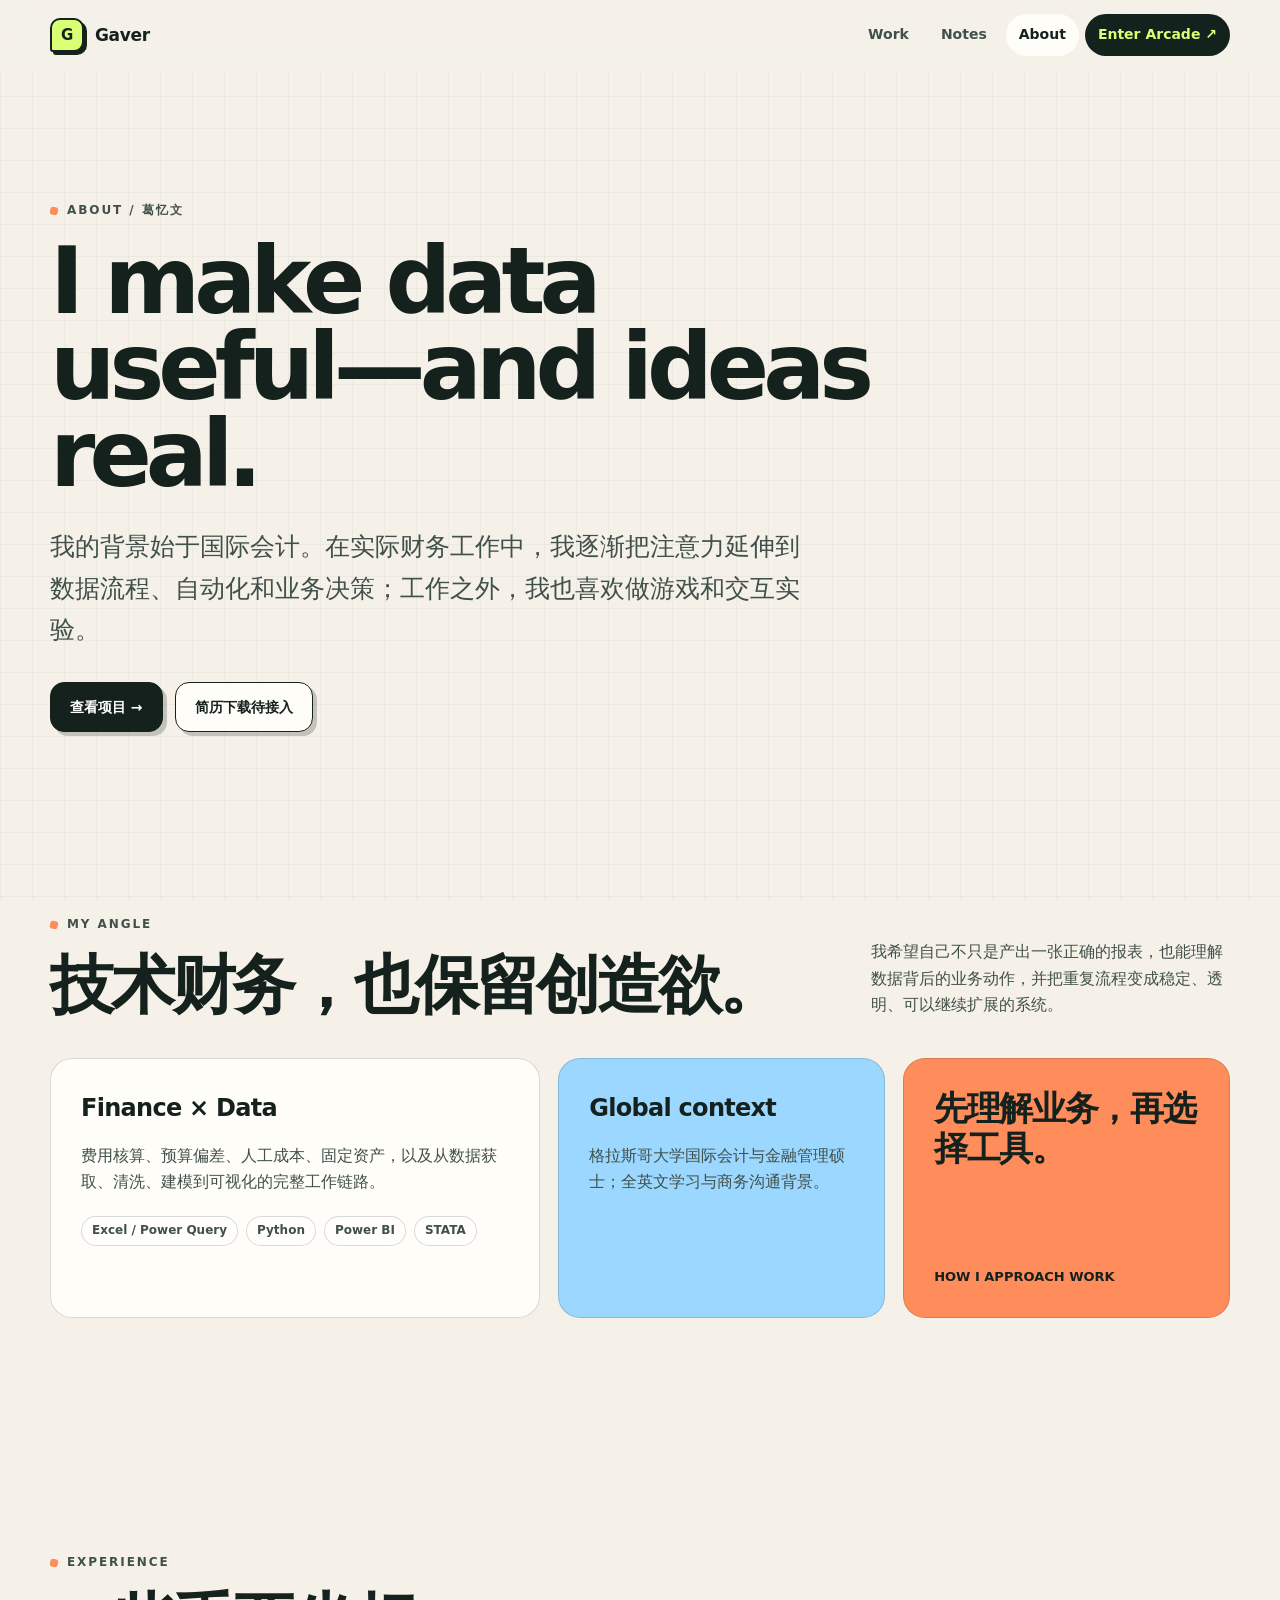
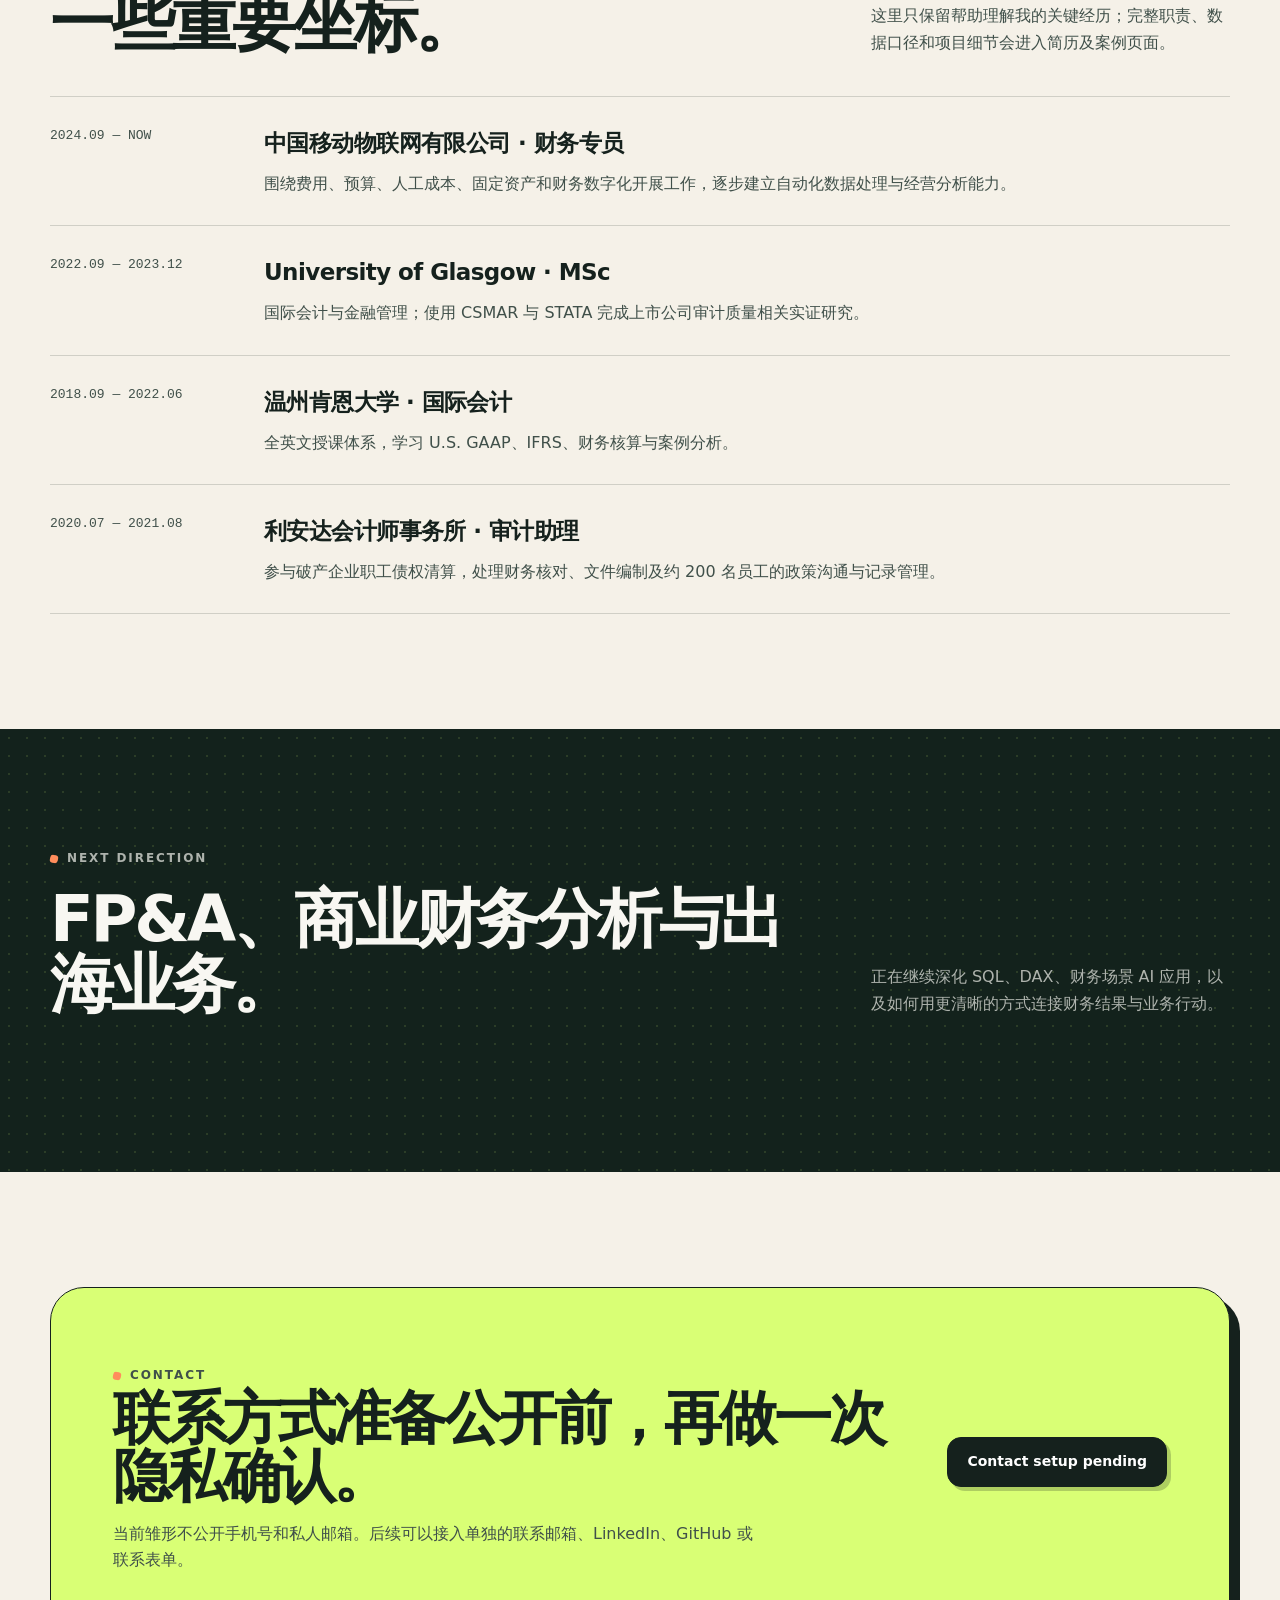
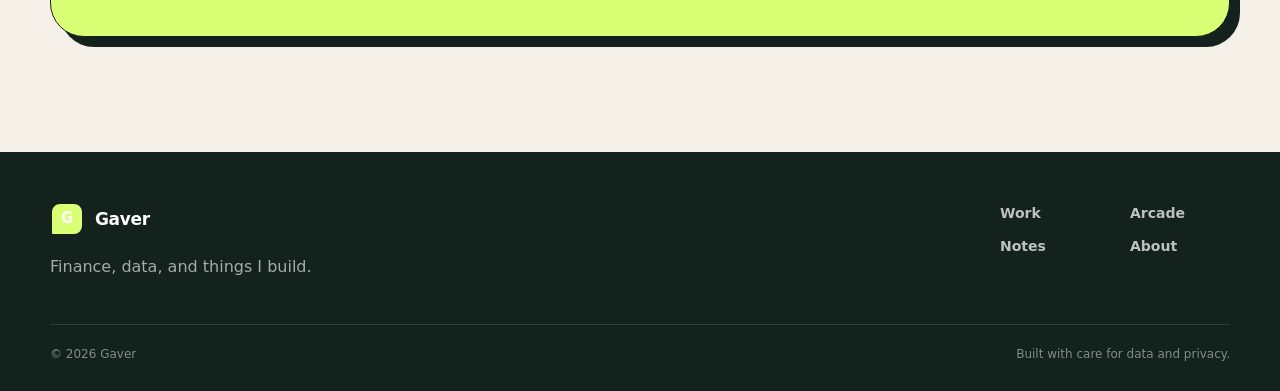
==== about/index.html @ f8a3fe88 "Build Gaver personal site foundation" ====
<!doctype html>
<html lang="zh-CN">
  <head>
    <meta charset="utf-8">
    <meta name="viewport" content="width=device-width, initial-scale=1">
    <meta name="description" content="关于 Gaver / 葛忆文：技术财务、数据分析、国际化背景与数字创作。">
    <meta name="theme-color" content="#f5f1e8">
    <title>About — Gaver</title>
    <link rel="stylesheet" href="../assets/css/styles.css">
    <script src="../assets/js/main.js" defer></script>
  </head>
  <body>
    <a class="skip-link" href="#main">跳到主要内容</a>
    <header class="site-header">
      <div class="shell nav-wrap">
        <a class="brand" href="../" aria-label="Gaver 首页"><span class="brand-mark" aria-hidden="true">G</span><span>Gaver</span></a>
        <button class="menu-toggle" type="button" aria-label="打开导航" aria-expanded="false"><span></span></button>
        <nav aria-label="主要导航">
          <ul class="nav-links">
            <li><a class="nav-link" href="../work/">Work</a></li>
            <li><a class="nav-link" href="../notes/">Notes</a></li>
            <li><a class="nav-link" href="./" aria-current="page">About</a></li>
            <li><a class="nav-link arcade-link" href="../arcade/">Enter Arcade ↗</a></li>
          </ul>
        </nav>
      </div>
    </header>

    <main id="main">
      <section class="page-hero">
        <div class="shell">
          <p class="eyebrow">About / 葛忆文</p>
          <h1>I make data<br>useful—and ideas real.</h1>
          <p class="lead">
            我的背景始于国际会计。在实际财务工作中，我逐渐把注意力延伸到数据流程、自动化和业务决策；工作之外，我也喜欢做游戏和交互实验。
          </p>
          <div class="hero-actions">
            <a class="button" href="../work/">查看项目 →</a>
            <span class="button secondary" aria-disabled="true">简历下载待接入</span>
          </div>
        </div>
      </section>

      <section class="section" aria-labelledby="story-title">
        <div class="shell">
          <div class="section-head">
            <div>
              <p class="section-kicker">My angle</p>
              <h2 id="story-title">技术财务，也保留创造欲。</h2>
            </div>
            <p class="section-copy">
              我希望自己不只是产出一张正确的报表，也能理解数据背后的业务动作，并把重复流程变成稳定、透明、可以继续扩展的系统。
            </p>
          </div>

          <div class="bento-grid">
            <article class="bento-card reveal">
              <h3>Finance × Data</h3>
              <p>费用核算、预算偏差、人工成本、固定资产，以及从数据获取、清洗、建模到可视化的完整工作链路。</p>
              <div class="tag-list">
                <span class="tag">Excel / Power Query</span><span class="tag">Python</span><span class="tag">Power BI</span><span class="tag">STATA</span>
              </div>
            </article>
            <article class="bento-card now-card reveal">
              <h3>Global context</h3>
              <p>格拉斯哥大学国际会计与金融管理硕士；全英文学习与商务沟通背景。</p>
            </article>
            <article class="bento-card quote-card reveal">
              <blockquote>先理解业务，再选择工具。</blockquote>
              <cite>How I approach work</cite>
            </article>
          </div>
        </div>
      </section>

      <section class="section" aria-labelledby="timeline-title">
        <div class="shell">
          <div class="section-head">
            <div>
              <p class="section-kicker">Experience</p>
              <h2 id="timeline-title">一些重要坐标。</h2>
            </div>
            <p class="section-copy">这里只保留帮助理解我的关键经历；完整职责、数据口径和项目细节会进入简历及案例页面。</p>
          </div>

          <div class="timeline">
            <article class="timeline-item reveal">
              <div class="timeline-time">2024.09 — NOW</div>
              <div>
                <h3>中国移动物联网有限公司 · 财务专员</h3>
                <p>围绕费用、预算、人工成本、固定资产和财务数字化开展工作，逐步建立自动化数据处理与经营分析能力。</p>
              </div>
            </article>
            <article class="timeline-item reveal">
              <div class="timeline-time">2022.09 — 2023.12</div>
              <div>
                <h3>University of Glasgow · MSc</h3>
                <p>国际会计与金融管理；使用 CSMAR 与 STATA 完成上市公司审计质量相关实证研究。</p>
              </div>
            </article>
            <article class="timeline-item reveal">
              <div class="timeline-time">2018.09 — 2022.06</div>
              <div>
                <h3>温州肯恩大学 · 国际会计</h3>
                <p>全英文授课体系，学习 U.S. GAAP、IFRS、财务核算与案例分析。</p>
              </div>
            </article>
            <article class="timeline-item reveal">
              <div class="timeline-time">2020.07 — 2021.08</div>
              <div>
                <h3>利安达会计师事务所 · 审计助理</h3>
                <p>参与破产企业职工债权清算，处理财务核对、文件编制及约 200 名员工的政策沟通与记录管理。</p>
              </div>
            </article>
          </div>
        </div>
      </section>

      <section class="section dark" aria-labelledby="direction-title">
        <div class="shell">
          <div class="section-head">
            <div>
              <p class="section-kicker">Next direction</p>
              <h2 id="direction-title">FP&amp;A、商业财务分析与出海业务。</h2>
            </div>
            <p class="section-copy">正在继续深化 SQL、DAX、财务场景 AI 应用，以及如何用更清晰的方式连接财务结果与业务行动。</p>
          </div>
        </div>
      </section>

      <section class="section">
        <div class="shell">
          <div class="cta-panel reveal">
            <div>
              <p class="section-kicker">Contact</p>
              <h2>联系方式准备公开前，再做一次隐私确认。</h2>
              <p>当前雏形不公开手机号和私人邮箱。后续可以接入单独的联系邮箱、LinkedIn、GitHub 或联系表单。</p>
            </div>
            <span class="button" aria-disabled="true">Contact setup pending</span>
          </div>
        </div>
      </section>
    </main>

    <footer class="site-footer">
      <div class="shell">
        <div class="footer-grid">
          <div>
            <a class="brand" href="../"><span class="brand-mark" aria-hidden="true">G</span><span>Gaver</span></a>
            <p class="footer-statement">Finance, data, and things I build.</p>
          </div>
          <nav class="footer-nav" aria-label="页脚导航">
            <a href="../work/">Work</a><a href="../arcade/">Arcade</a><a href="../notes/">Notes</a><a href="./">About</a>
          </nav>
        </div>
        <div class="footer-bottom"><span>© <span data-current-year></span> Gaver</span><span>Built with care for data and privacy.</span></div>
      </div>
    </footer>
  </body>
</html>
---- assets/css/styles.css ----
:root {
  --ink: #15211d;
  --ink-soft: #40504a;
  --paper: #f5f1e8;
  --paper-strong: #fffdf8;
  --line: rgba(21, 33, 29, 0.16);
  --mint: #baf7d0;
  --lime: #d9ff75;
  --blue: #9bd7ff;
  --orange: #ff8d5c;
  --purple: #c6b8ff;
  --dark: #13221c;
  --dark-soft: #21372e;
  --radius-sm: 12px;
  --radius-md: 22px;
  --radius-lg: 34px;
  --shadow: 0 18px 50px rgba(21, 33, 29, 0.1);
  --max-width: 1180px;
}

* {
  box-sizing: border-box;
}

html {
  scroll-behavior: smooth;
}

body {
  margin: 0;
  background: var(--paper);
  color: var(--ink);
  font-family: Inter, ui-sans-serif, system-ui, -apple-system, BlinkMacSystemFont, "Segoe UI", sans-serif;
  font-size: 16px;
  line-height: 1.65;
  text-rendering: optimizeLegibility;
}

body::before {
  position: fixed;
  inset: 0;
  z-index: -2;
  background-image:
    linear-gradient(rgba(21, 33, 29, 0.035) 1px, transparent 1px),
    linear-gradient(90deg, rgba(21, 33, 29, 0.035) 1px, transparent 1px);
  background-size: 32px 32px;
  content: "";
  pointer-events: none;
}

img,
svg {
  display: block;
  max-width: 100%;
}

a {
  color: inherit;
  text-decoration: none;
}

button,
input,
textarea {
  font: inherit;
}

button,
a {
  -webkit-tap-highlight-color: transparent;
}

:focus-visible {
  outline: 3px solid var(--orange);
  outline-offset: 4px;
}

.skip-link {
  position: fixed;
  top: 12px;
  left: 12px;
  z-index: 100;
  padding: 10px 14px;
  transform: translateY(-160%);
  border-radius: 10px;
  background: var(--dark);
  color: #fff;
}

.skip-link:focus {
  transform: translateY(0);
}

.shell {
  width: min(calc(100% - 40px), var(--max-width));
  margin: 0 auto;
}

.site-header {
  position: sticky;
  top: 0;
  z-index: 50;
  padding: 14px 0;
  background: rgba(245, 241, 232, 0.82);
  border-bottom: 1px solid transparent;
  backdrop-filter: blur(18px);
  transition: border-color 180ms ease, box-shadow 180ms ease;
}

.site-header.is-scrolled {
  border-color: var(--line);
  box-shadow: 0 8px 24px rgba(21, 33, 29, 0.06);
}

.nav-wrap {
  display: flex;
  align-items: center;
  justify-content: space-between;
  gap: 24px;
}

.brand {
  display: inline-flex;
  align-items: center;
  gap: 11px;
  font-size: 17px;
  font-weight: 800;
  letter-spacing: -0.02em;
}

.brand-mark {
  display: grid;
  width: 34px;
  height: 34px;
  place-items: center;
  border: 2px solid var(--ink);
  border-radius: 10px 10px 10px 3px;
  background: var(--lime);
  box-shadow: 3px 3px 0 var(--ink);
  font-size: 15px;
  line-height: 1;
}

.nav-links {
  display: flex;
  align-items: center;
  gap: 6px;
  margin: 0;
  padding: 0;
  list-style: none;
}

.nav-link {
  display: inline-flex;
  align-items: center;
  min-height: 42px;
  padding: 8px 13px;
  border-radius: 999px;
  color: var(--ink-soft);
  font-size: 14px;
  font-weight: 700;
  transition: color 160ms ease, background 160ms ease;
}

.nav-link:hover,
.nav-link[aria-current="page"] {
  background: var(--paper-strong);
  color: var(--ink);
}

.nav-link.arcade-link {
  background: var(--dark);
  color: var(--lime);
}

.nav-link.arcade-link:hover,
.nav-link.arcade-link[aria-current="page"] {
  background: var(--orange);
  color: var(--ink);
}

.menu-toggle {
  display: none;
  width: 44px;
  height: 44px;
  padding: 0;
  border: 1px solid var(--line);
  border-radius: 13px;
  background: var(--paper-strong);
  color: var(--ink);
  cursor: pointer;
}

.menu-toggle span,
.menu-toggle::before,
.menu-toggle::after {
  display: block;
  width: 18px;
  height: 2px;
  margin: 4px auto;
  border-radius: 999px;
  background: currentColor;
  content: "";
}

main {
  min-height: 70vh;
}

.hero {
  position: relative;
  overflow: hidden;
  padding: clamp(72px, 10vw, 132px) 0 70px;
}

.hero::after {
  position: absolute;
  top: 42px;
  right: max(-120px, calc((100vw - var(--max-width)) / 2 - 170px));
  z-index: -1;
  width: 430px;
  height: 430px;
  border: 1px solid rgba(21, 33, 29, 0.12);
  border-radius: 42% 58% 50% 50%;
  background: rgba(186, 247, 208, 0.55);
  filter: blur(1px);
  content: "";
  transform: rotate(18deg);
}

.hero-grid {
  display: grid;
  grid-template-columns: minmax(0, 1.35fr) minmax(300px, 0.65fr);
  align-items: end;
  gap: clamp(36px, 7vw, 90px);
}

.eyebrow,
.section-kicker {
  display: inline-flex;
  align-items: center;
  gap: 9px;
  margin: 0 0 18px;
  color: var(--ink-soft);
  font-size: 12px;
  font-weight: 800;
  letter-spacing: 0.16em;
  text-transform: uppercase;
}

.eyebrow::before,
.section-kicker::before {
  width: 8px;
  height: 8px;
  border-radius: 3px;
  background: var(--orange);
  content: "";
  transform: rotate(12deg);
}

.hero h1,
.page-hero h1,
.project-hero h1 {
  max-width: 890px;
  margin: 0;
  font-size: clamp(48px, 7.6vw, 98px);
  line-height: 0.94;
  letter-spacing: -0.065em;
}

.hero h1 .highlight {
  position: relative;
  display: inline-block;
  color: var(--ink);
  white-space: nowrap;
}

.hero h1 .highlight::after {
  position: absolute;
  right: 0;
  bottom: 0.03em;
  left: 0;
  z-index: -1;
  height: 0.27em;
  border-radius: 999px;
  background: var(--lime);
  content: "";
  transform: rotate(-1deg);
}

.hero-intro {
  max-width: 620px;
  margin: 28px 0 0;
  color: var(--ink-soft);
  font-size: clamp(18px, 2vw, 22px);
}

.hero-actions,
.card-actions,
.cta-actions {
  display: flex;
  flex-wrap: wrap;
  gap: 12px;
  margin-top: 32px;
}

.button {
  display: inline-flex;
  align-items: center;
  justify-content: center;
  gap: 10px;
  min-height: 50px;
  padding: 12px 19px;
  border: 1px solid var(--ink);
  border-radius: 14px;
  background: var(--ink);
  box-shadow: 4px 4px 0 rgba(21, 33, 29, 0.22);
  color: #fff;
  font-size: 14px;
  font-weight: 800;
  cursor: pointer;
  transition: transform 160ms ease, box-shadow 160ms ease, background 160ms ease;
}

.button:hover {
  box-shadow: 2px 2px 0 rgba(21, 33, 29, 0.22);
  transform: translate(2px, 2px);
}

.button.secondary {
  background: var(--paper-strong);
  color: var(--ink);
}

.button.lime {
  background: var(--lime);
  color: var(--ink);
}

.button.small {
  min-height: 42px;
  padding: 9px 14px;
  border-radius: 11px;
}

.arrow {
  font-size: 1.1em;
  transition: transform 160ms ease;
}

a:hover .arrow {
  transform: translateX(4px);
}

.hero-side {
  position: relative;
  padding: 24px;
  border: 1px solid var(--ink);
  border-radius: var(--radius-md);
  background: var(--paper-strong);
  box-shadow: 9px 9px 0 var(--ink);
}

.status-row {
  display: flex;
  align-items: center;
  justify-content: space-between;
  gap: 16px;
  margin-bottom: 38px;
}

.status-dot {
  display: inline-flex;
  align-items: center;
  gap: 8px;
  font-size: 12px;
  font-weight: 800;
  letter-spacing: 0.08em;
  text-transform: uppercase;
}

.status-dot::before {
  width: 9px;
  height: 9px;
  border-radius: 50%;
  background: #32c46a;
  box-shadow: 0 0 0 5px rgba(50, 196, 106, 0.14);
  content: "";
}

.hero-note {
  margin: 0;
  font-family: ui-monospace, SFMono-Regular, Menlo, Monaco, Consolas, monospace;
  font-size: 14px;
  line-height: 1.8;
}

.hero-note strong {
  display: block;
  margin-bottom: 5px;
  font-family: Inter, ui-sans-serif, system-ui, sans-serif;
  font-size: 21px;
  letter-spacing: -0.025em;
}

.mini-tags,
.tag-list {
  display: flex;
  flex-wrap: wrap;
  gap: 8px;
  margin-top: 20px;
}

.tag {
  display: inline-flex;
  align-items: center;
  min-height: 30px;
  padding: 4px 10px;
  border: 1px solid var(--line);
  border-radius: 999px;
  background: rgba(255, 255, 255, 0.5);
  color: var(--ink-soft);
  font-size: 12px;
  font-weight: 700;
}

.impact-strip {
  padding: 26px 0 68px;
}

.metric-grid {
  display: grid;
  grid-template-columns: repeat(3, 1fr);
  overflow: hidden;
  border: 1px solid var(--ink);
  border-radius: var(--radius-md);
  background: var(--ink);
}

.metric {
  min-height: 176px;
  padding: 28px;
  background: var(--paper-strong);
}

.metric + .metric {
  border-left: 1px solid var(--ink);
}

.metric:nth-child(2) {
  background: var(--blue);
}

.metric:nth-child(3) {
  background: var(--lime);
}

.metric-value {
  display: block;
  font-size: clamp(42px, 6vw, 68px);
  font-weight: 850;
  line-height: 1;
  letter-spacing: -0.06em;
}

.metric-label {
  display: block;
  max-width: 230px;
  margin-top: 14px;
  color: var(--ink-soft);
  font-size: 14px;
  font-weight: 700;
}

.section {
  padding: clamp(72px, 9vw, 120px) 0;
}

.section.dark {
  position: relative;
  overflow: hidden;
  background: var(--dark);
  color: #f8f7f2;
}

.section.dark::before {
  position: absolute;
  inset: 0;
  background-image: radial-gradient(rgba(217, 255, 117, 0.12) 1px, transparent 1px);
  background-size: 18px 18px;
  content: "";
  pointer-events: none;
}

.section.dark .shell {
  position: relative;
}

.section.dark .section-kicker,
.section.dark .section-copy,
.section.dark .muted {
  color: rgba(248, 247, 242, 0.68);
}

.section-head {
  display: grid;
  grid-template-columns: minmax(0, 1fr) minmax(260px, 0.46fr);
  align-items: end;
  gap: 40px;
  margin-bottom: 40px;
}

.section-head h2 {
  max-width: 760px;
  margin: 0;
  font-size: clamp(36px, 5vw, 64px);
  line-height: 1.02;
  letter-spacing: -0.05em;
}

.section-copy {
  margin: 0;
  color: var(--ink-soft);
}

.project-grid {
  display: grid;
  grid-template-columns: repeat(12, 1fr);
  gap: 18px;
}

.project-card {
  position: relative;
  display: flex;
  grid-column: span 6;
  min-height: 410px;
  overflow: hidden;
  flex-direction: column;
  justify-content: space-between;
  padding: clamp(24px, 4vw, 38px);
  border: 1px solid var(--ink);
  border-radius: var(--radius-md);
  background: var(--paper-strong);
  box-shadow: 0 0 0 rgba(21, 33, 29, 0);
  transition: transform 180ms ease, box-shadow 180ms ease;
}

.project-card:hover {
  box-shadow: 8px 8px 0 var(--ink);
  transform: translate(-4px, -4px);
}

.project-card.featured {
  grid-column: span 7;
  min-height: 480px;
  background: var(--mint);
}

.project-card.arcade-card {
  grid-column: span 5;
  min-height: 480px;
  background: var(--dark-soft);
  color: #fff;
}

.project-card:nth-child(3) {
  background: var(--purple);
}

.project-topline {
  display: flex;
  align-items: center;
  justify-content: space-between;
  gap: 16px;
}

.project-index,
.project-status {
  font-family: ui-monospace, SFMono-Regular, Menlo, Monaco, Consolas, monospace;
  font-size: 12px;
  font-weight: 700;
  letter-spacing: 0.06em;
  text-transform: uppercase;
}

.project-status {
  padding: 5px 9px;
  border: 1px solid currentColor;
  border-radius: 999px;
}

.project-card h3 {
  max-width: 500px;
  margin: 20px 0 12px;
  font-size: clamp(29px, 4vw, 46px);
  line-height: 1.02;
  letter-spacing: -0.045em;
}

.project-card p {
  max-width: 540px;
  margin: 0;
  color: var(--ink-soft);
}

.project-card.arcade-card p {
  color: rgba(255, 255, 255, 0.68);
}

.project-link {
  display: inline-flex;
  align-items: center;
  align-self: flex-start;
  gap: 9px;
  margin-top: 36px;
  padding-bottom: 4px;
  border-bottom: 2px solid currentColor;
  font-weight: 800;
}

.arcade-pixel {
  position: absolute;
  right: 34px;
  bottom: 32px;
  display: grid;
  grid-template-columns: repeat(4, 11px);
  gap: 4px;
  transform: rotate(-6deg);
}

.arcade-pixel span {
  width: 11px;
  height: 11px;
  background: var(--lime);
}

.arcade-pixel span:nth-child(3n) {
  background: var(--orange);
}

.bento-grid {
  display: grid;
  grid-template-columns: 1.2fr 0.8fr 0.8fr;
  gap: 18px;
}

.bento-card {
  min-height: 260px;
  padding: 30px;
  border: 1px solid var(--line);
  border-radius: var(--radius-md);
  background: var(--paper-strong);
}

.bento-card h3 {
  margin: 0 0 14px;
  font-size: 24px;
  letter-spacing: -0.03em;
}

.bento-card p {
  margin: 0;
  color: var(--ink-soft);
}

.bento-card.now-card {
  background: var(--blue);
}

.bento-card.quote-card {
  display: flex;
  flex-direction: column;
  justify-content: space-between;
  background: var(--orange);
}

.quote-card blockquote {
  margin: 0;
  font-size: clamp(24px, 3vw, 34px);
  font-weight: 750;
  line-height: 1.15;
  letter-spacing: -0.04em;
}

.quote-card cite {
  font-size: 13px;
  font-style: normal;
  font-weight: 800;
  text-transform: uppercase;
}

.page-hero {
  padding: clamp(76px, 10vw, 126px) 0 64px;
}

.page-hero h1 {
  font-size: clamp(54px, 8vw, 92px);
}

.page-hero .lead,
.project-hero .lead {
  max-width: 760px;
  margin: 28px 0 0;
  color: var(--ink-soft);
  font-size: clamp(19px, 2.3vw, 25px);
}

.page-meta {
  display: flex;
  flex-wrap: wrap;
  gap: 10px;
  margin-top: 28px;
}

.filter-bar {
  display: flex;
  flex-wrap: wrap;
  gap: 9px;
  margin-bottom: 30px;
}

.filter-button {
  min-height: 42px;
  padding: 8px 14px;
  border: 1px solid var(--line);
  border-radius: 999px;
  background: var(--paper-strong);
  color: var(--ink-soft);
  font-size: 13px;
  font-weight: 800;
  cursor: pointer;
}

.filter-button:hover,
.filter-button.is-active {
  border-color: var(--ink);
  background: var(--ink);
  color: #fff;
}

.work-list {
  display: grid;
  grid-template-columns: repeat(2, minmax(0, 1fr));
  gap: 18px;
}

.work-card {
  display: flex;
  min-height: 330px;
  flex-direction: column;
  padding: 28px;
  border: 1px solid var(--line);
  border-radius: var(--radius-md);
  background: var(--paper-strong);
  transition: border-color 160ms ease, transform 160ms ease;
}

.work-card:hover {
  border-color: var(--ink);
  transform: translateY(-4px);
}

.work-card[hidden] {
  display: none;
}

.work-card h2 {
  margin: 24px 0 12px;
  font-size: clamp(27px, 3vw, 38px);
  line-height: 1.08;
  letter-spacing: -0.04em;
}

.work-card p {
  margin: 0;
  color: var(--ink-soft);
}

.work-card .project-link {
  margin-top: auto;
  padding-top: 32px;
}

.work-card.coming-soon {
  border-style: dashed;
  background: rgba(255, 253, 248, 0.55);
}

.note-grid {
  display: grid;
  grid-template-columns: repeat(3, minmax(0, 1fr));
  gap: 18px;
}

.note-card {
  display: flex;
  min-height: 290px;
  flex-direction: column;
  padding: 25px;
  border: 1px solid var(--line);
  border-radius: var(--radius-md);
  background: var(--paper-strong);
}

.note-card:nth-child(2) {
  background: var(--blue);
}

.note-card:nth-child(3) {
  background: var(--mint);
}

.note-date {
  font-family: ui-monospace, SFMono-Regular, Menlo, Monaco, Consolas, monospace;
  color: var(--ink-soft);
  font-size: 12px;
}

.note-card h2,
.note-card h3 {
  margin: 24px 0 12px;
  font-size: 25px;
  line-height: 1.15;
  letter-spacing: -0.03em;
}

.note-card p {
  margin: 0;
  color: var(--ink-soft);
}

.note-card .project-link {
  margin-top: auto;
  padding-top: 24px;
}

.timeline {
  display: grid;
  gap: 0;
  margin-top: 20px;
  border-top: 1px solid var(--line);
}

.timeline-item {
  display: grid;
  grid-template-columns: 180px minmax(0, 1fr);
  gap: 34px;
  padding: 28px 0;
  border-bottom: 1px solid var(--line);
}

.timeline-time {
  color: var(--ink-soft);
  font-family: ui-monospace, SFMono-Regular, Menlo, Monaco, Consolas, monospace;
  font-size: 13px;
}

.timeline-item h3 {
  margin: 0;
  font-size: 23px;
  letter-spacing: -0.025em;
}

.timeline-item p {
  max-width: 760px;
  margin: 8px 0 0;
  color: var(--ink-soft);
}

.arcade-hero {
  position: relative;
  overflow: hidden;
  padding: clamp(80px, 11vw, 140px) 0 80px;
  background: var(--dark);
  color: #fff;
}

.arcade-hero::before {
  position: absolute;
  inset: 0;
  background-image:
    linear-gradient(rgba(217, 255, 117, 0.08) 1px, transparent 1px),
    linear-gradient(90deg, rgba(217, 255, 117, 0.08) 1px, transparent 1px);
  background-size: 38px 38px;
  content: "";
  mask-image: linear-gradient(to bottom, black, transparent 90%);
}

.arcade-hero .shell {
  position: relative;
}

.arcade-hero h1 {
  margin: 0;
  color: var(--lime);
  font-family: ui-monospace, SFMono-Regular, Menlo, Monaco, Consolas, monospace;
  font-size: clamp(49px, 10vw, 122px);
  line-height: 0.9;
  letter-spacing: -0.08em;
  text-shadow: 7px 7px 0 rgba(255, 141, 92, 0.75);
}

.arcade-hero .lead {
  max-width: 720px;
  margin: 34px 0 0;
  color: rgba(255, 255, 255, 0.72);
  font-size: 20px;
}

.arcade-window {
  position: relative;
  min-height: 420px;
  overflow: hidden;
  padding: 22px;
  border: 2px solid var(--ink);
  border-radius: var(--radius-md);
  background: #1c2d26;
  box-shadow: 10px 10px 0 var(--ink);
  color: #fff;
}

.window-bar {
  display: flex;
  align-items: center;
  gap: 7px;
  padding-bottom: 17px;
  border-bottom: 1px solid rgba(255, 255, 255, 0.16);
}

.window-bar span {
  width: 10px;
  height: 10px;
  border-radius: 50%;
  background: var(--orange);
}

.window-bar span:nth-child(2) {
  background: var(--lime);
}

.window-bar span:nth-child(3) {
  background: var(--blue);
}

.window-content {
  display: grid;
  min-height: 340px;
  place-items: center;
  padding: 40px;
  text-align: center;
}

.window-content h2 {
  margin: 0 0 12px;
  color: var(--lime);
  font-size: clamp(34px, 5vw, 62px);
  letter-spacing: -0.05em;
}

.window-content p {
  max-width: 560px;
  margin: 0 auto;
  color: rgba(255, 255, 255, 0.68);
}

.project-hero {
  padding: clamp(70px, 9vw, 116px) 0 52px;
}

.project-hero h1 {
  font-size: clamp(48px, 7vw, 84px);
}

.project-facts {
  display: grid;
  grid-template-columns: repeat(4, 1fr);
  margin-top: 50px;
  border: 1px solid var(--line);
  border-radius: var(--radius-md);
  background: var(--paper-strong);
}

.project-fact {
  min-height: 130px;
  padding: 22px;
}

.project-fact + .project-fact {
  border-left: 1px solid var(--line);
}

.project-fact span {
  display: block;
  color: var(--ink-soft);
  font-size: 12px;
  font-weight: 800;
  letter-spacing: 0.1em;
  text-transform: uppercase;
}

.project-fact strong {
  display: block;
  margin-top: 12px;
  font-size: 20px;
  line-height: 1.25;
}

.case-layout {
  display: grid;
  grid-template-columns: 250px minmax(0, 1fr);
  gap: clamp(40px, 8vw, 100px);
}

.case-nav {
  position: sticky;
  top: 92px;
  align-self: start;
}

.case-nav p {
  margin: 0 0 14px;
  color: var(--ink-soft);
  font-size: 12px;
  font-weight: 800;
  letter-spacing: 0.1em;
  text-transform: uppercase;
}

.case-nav a {
  display: block;
  padding: 8px 0;
  color: var(--ink-soft);
  font-size: 14px;
  font-weight: 700;
}

.case-nav a:hover {
  color: var(--ink);
}

.case-content {
  min-width: 0;
}

.case-block {
  padding: 0 0 70px;
}

.case-block + .case-block {
  padding-top: 70px;
  border-top: 1px solid var(--line);
}

.case-block h2 {
  margin: 0 0 22px;
  font-size: clamp(32px, 4vw, 50px);
  line-height: 1.05;
  letter-spacing: -0.045em;
}

.case-block h3 {
  margin: 30px 0 10px;
  font-size: 22px;
}

.case-block p,
.case-block li {
  color: var(--ink-soft);
  font-size: 17px;
}

.case-block ul {
  padding-left: 20px;
}

.flow {
  display: grid;
  grid-template-columns: repeat(4, 1fr);
  gap: 9px;
  margin-top: 30px;
}

.flow-step {
  position: relative;
  min-height: 140px;
  padding: 18px;
  border: 1px solid var(--line);
  border-radius: var(--radius-sm);
  background: var(--paper-strong);
}

.flow-step:not(:last-child)::after {
  position: absolute;
  top: 50%;
  right: -10px;
  z-index: 2;
  display: grid;
  width: 20px;
  height: 20px;
  place-items: center;
  border-radius: 50%;
  background: var(--ink);
  color: #fff;
  content: "→";
  font-size: 11px;
  transform: translateY(-50%);
}

.flow-step span {
  color: var(--ink-soft);
  font-family: ui-monospace, SFMono-Regular, Menlo, Monaco, Consolas, monospace;
  font-size: 11px;
}

.flow-step strong {
  display: block;
  margin-top: 20px;
  line-height: 1.3;
}

.privacy-note {
  margin-top: 28px;
  padding: 20px;
  border-left: 4px solid var(--orange);
  border-radius: 0 var(--radius-sm) var(--radius-sm) 0;
  background: rgba(255, 141, 92, 0.1);
}

.cta-panel {
  display: grid;
  grid-template-columns: minmax(0, 1fr) auto;
  align-items: center;
  gap: 40px;
  padding: clamp(30px, 6vw, 62px);
  border: 1px solid var(--ink);
  border-radius: var(--radius-lg);
  background: var(--lime);
  box-shadow: 10px 10px 0 var(--ink);
}

.cta-panel h2 {
  margin: 0;
  font-size: clamp(34px, 5vw, 58px);
  line-height: 1;
  letter-spacing: -0.05em;
}

.cta-panel p {
  max-width: 650px;
  margin: 16px 0 0;
  color: var(--ink-soft);
}

.site-footer {
  padding: 50px 0 26px;
  background: var(--dark);
  color: #fff;
}

.footer-grid {
  display: grid;
  grid-template-columns: 1fr auto;
  align-items: start;
  gap: 40px;
}

.footer-statement {
  max-width: 600px;
  margin: 18px 0 0;
  color: rgba(255, 255, 255, 0.62);
}

.footer-nav {
  display: grid;
  grid-template-columns: repeat(2, minmax(100px, 1fr));
  gap: 10px 30px;
}

.footer-nav a {
  color: rgba(255, 255, 255, 0.72);
  font-size: 14px;
  font-weight: 700;
}

.footer-nav a:hover {
  color: var(--lime);
}

.footer-bottom {
  display: flex;
  align-items: center;
  justify-content: space-between;
  gap: 24px;
  margin-top: 44px;
  padding-top: 20px;
  border-top: 1px solid rgba(255, 255, 255, 0.12);
  color: rgba(255, 255, 255, 0.48);
  font-size: 12px;
}

.reveal {
  opacity: 0;
  transform: translateY(18px);
  transition: opacity 520ms ease, transform 520ms ease;
}

.reveal.is-visible {
  opacity: 1;
  transform: translateY(0);
}

.muted {
  color: var(--ink-soft);
}

.sr-only {
  position: absolute;
  width: 1px;
  height: 1px;
  overflow: hidden;
  padding: 0;
  border: 0;
  margin: -1px;
  clip: rect(0, 0, 0, 0);
  white-space: nowrap;
}

@media (max-width: 900px) {
  .hero-grid,
  .section-head,
  .case-layout,
  .cta-panel {
    grid-template-columns: 1fr;
  }

  .hero-side {
    max-width: 560px;
  }

  .project-card.featured,
  .project-card.arcade-card,
  .project-card {
    grid-column: span 12;
  }

  .bento-grid {
    grid-template-columns: 1fr 1fr;
  }

  .bento-card:first-child {
    grid-column: span 2;
  }

  .note-grid {
    grid-template-columns: 1fr 1fr;
  }

  .project-facts {
    grid-template-columns: repeat(2, 1fr);
  }

  .project-fact:nth-child(3) {
    border-left: 0;
    border-top: 1px solid var(--line);
  }

  .project-fact:nth-child(4) {
    border-top: 1px solid var(--line);
  }

  .case-nav {
    position: static;
    display: flex;
    overflow-x: auto;
    gap: 18px;
    padding-bottom: 10px;
  }

  .case-nav p {
    display: none;
  }

  .case-nav a {
    flex: 0 0 auto;
  }

  .flow {
    grid-template-columns: repeat(2, 1fr);
  }

  .flow-step:nth-child(2)::after {
    display: none;
  }
}

@media (max-width: 720px) {
  .shell {
    width: min(calc(100% - 28px), var(--max-width));
  }

  .menu-toggle {
    display: block;
  }

  .nav-links {
    position: absolute;
    top: calc(100% + 1px);
    right: 14px;
    left: 14px;
    display: none;
    align-items: stretch;
    flex-direction: column;
    gap: 3px;
    padding: 12px;
    border: 1px solid var(--line);
    border-radius: 18px;
    background: var(--paper-strong);
    box-shadow: var(--shadow);
  }

  .nav-links.is-open {
    display: flex;
  }

  .nav-link {
    justify-content: space-between;
    border-radius: 10px;
  }

  .hero {
    padding-top: 72px;
  }

  .hero h1 .highlight {
    white-space: normal;
  }

  .metric-grid,
  .work-list,
  .note-grid,
  .bento-grid,
  .footer-grid {
    grid-template-columns: 1fr;
  }

  .metric + .metric {
    border-top: 1px solid var(--ink);
    border-left: 0;
  }

  .metric {
    min-height: auto;
  }

  .project-card,
  .project-card.featured,
  .project-card.arcade-card {
    min-height: 390px;
  }

  .bento-card:first-child {
    grid-column: auto;
  }

  .timeline-item {
    grid-template-columns: 1fr;
    gap: 8px;
  }

  .project-facts {
    grid-template-columns: 1fr;
  }

  .project-fact + .project-fact,
  .project-fact:nth-child(3) {
    border-top: 1px solid var(--line);
    border-left: 0;
  }

  .flow {
    grid-template-columns: 1fr;
  }

  .flow-step:not(:last-child)::after {
    top: auto;
    right: 50%;
    bottom: -15px;
    transform: translateX(50%) rotate(90deg);
  }

  .flow-step:nth-child(2)::after {
    display: grid;
  }

  .cta-panel {
    box-shadow: 6px 6px 0 var(--ink);
  }

  .footer-bottom {
    align-items: flex-start;
    flex-direction: column;
  }
}

@media (prefers-reduced-motion: reduce) {
  *,
  *::before,
  *::after {
    scroll-behavior: auto !important;
    transition-duration: 0.01ms !important;
    animation-duration: 0.01ms !important;
    animation-iteration-count: 1 !important;
  }

  .reveal {
    opacity: 1;
    transform: none;
  }
}
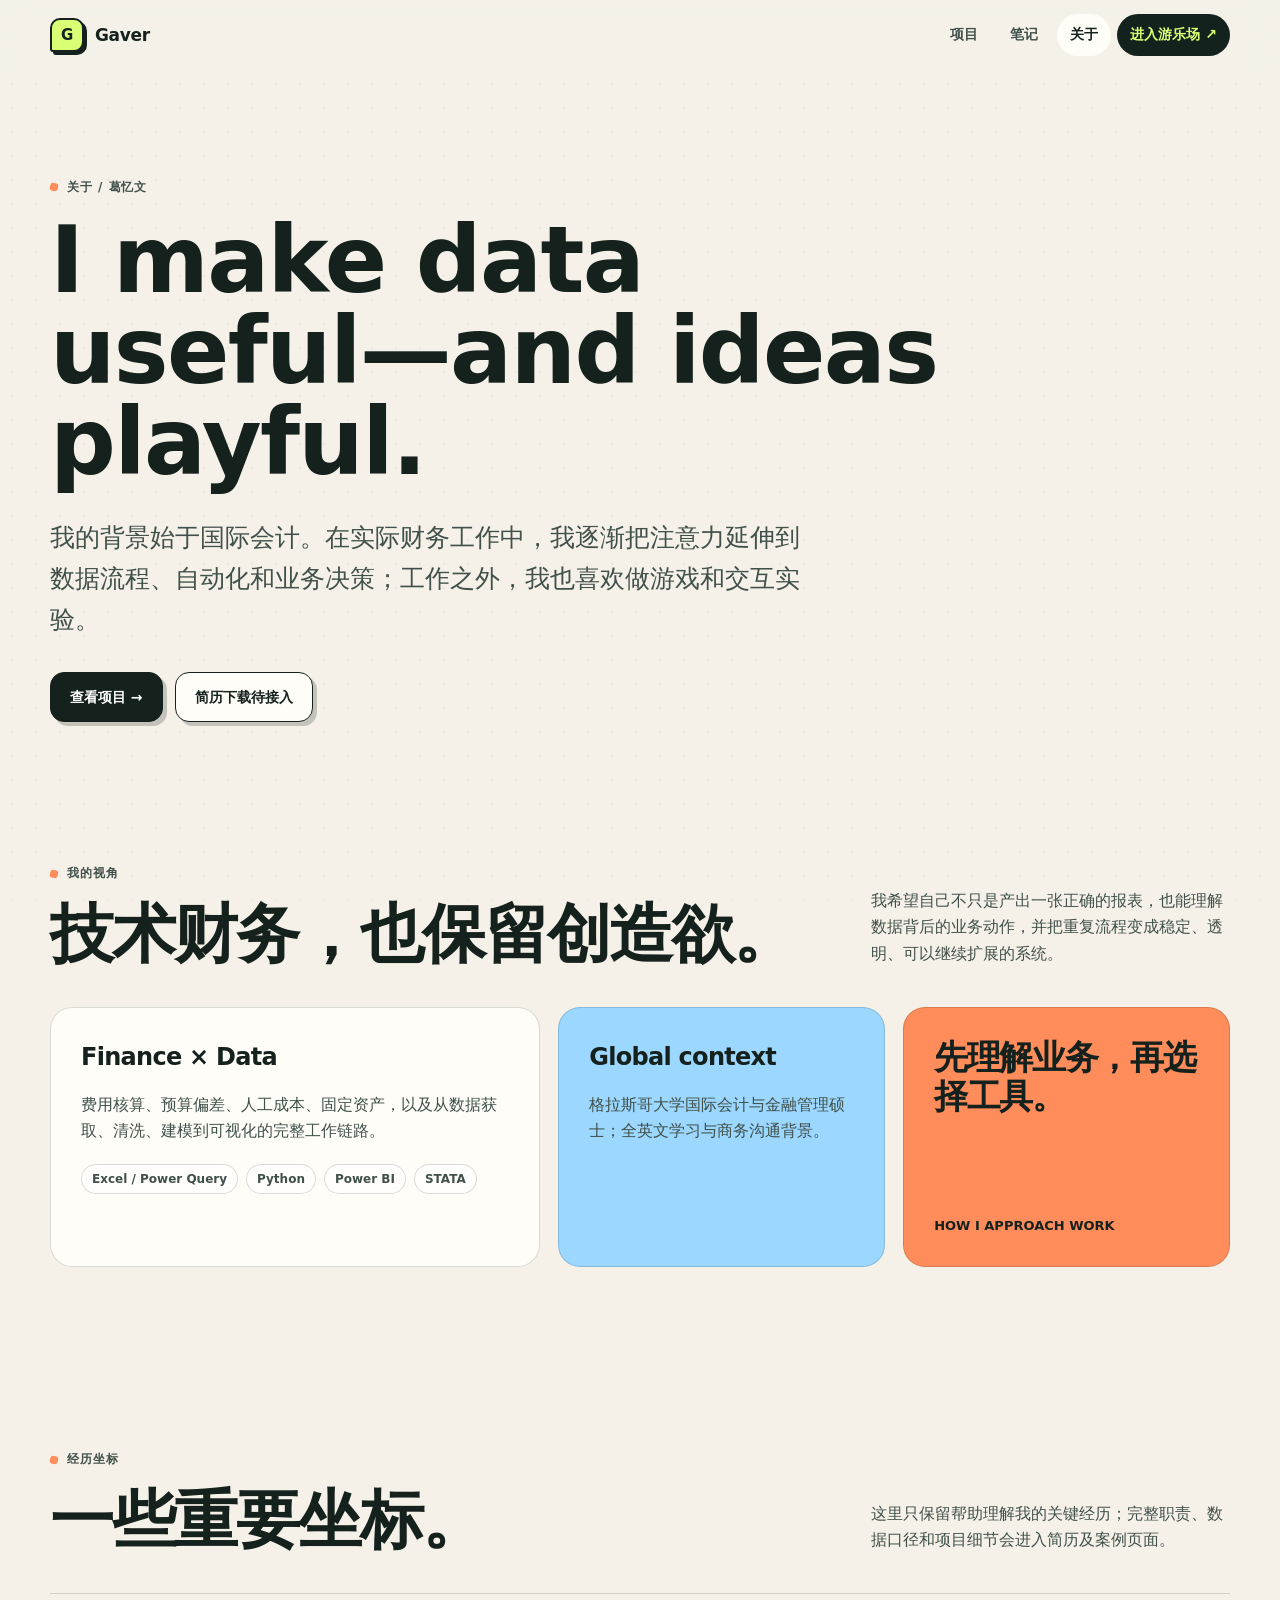
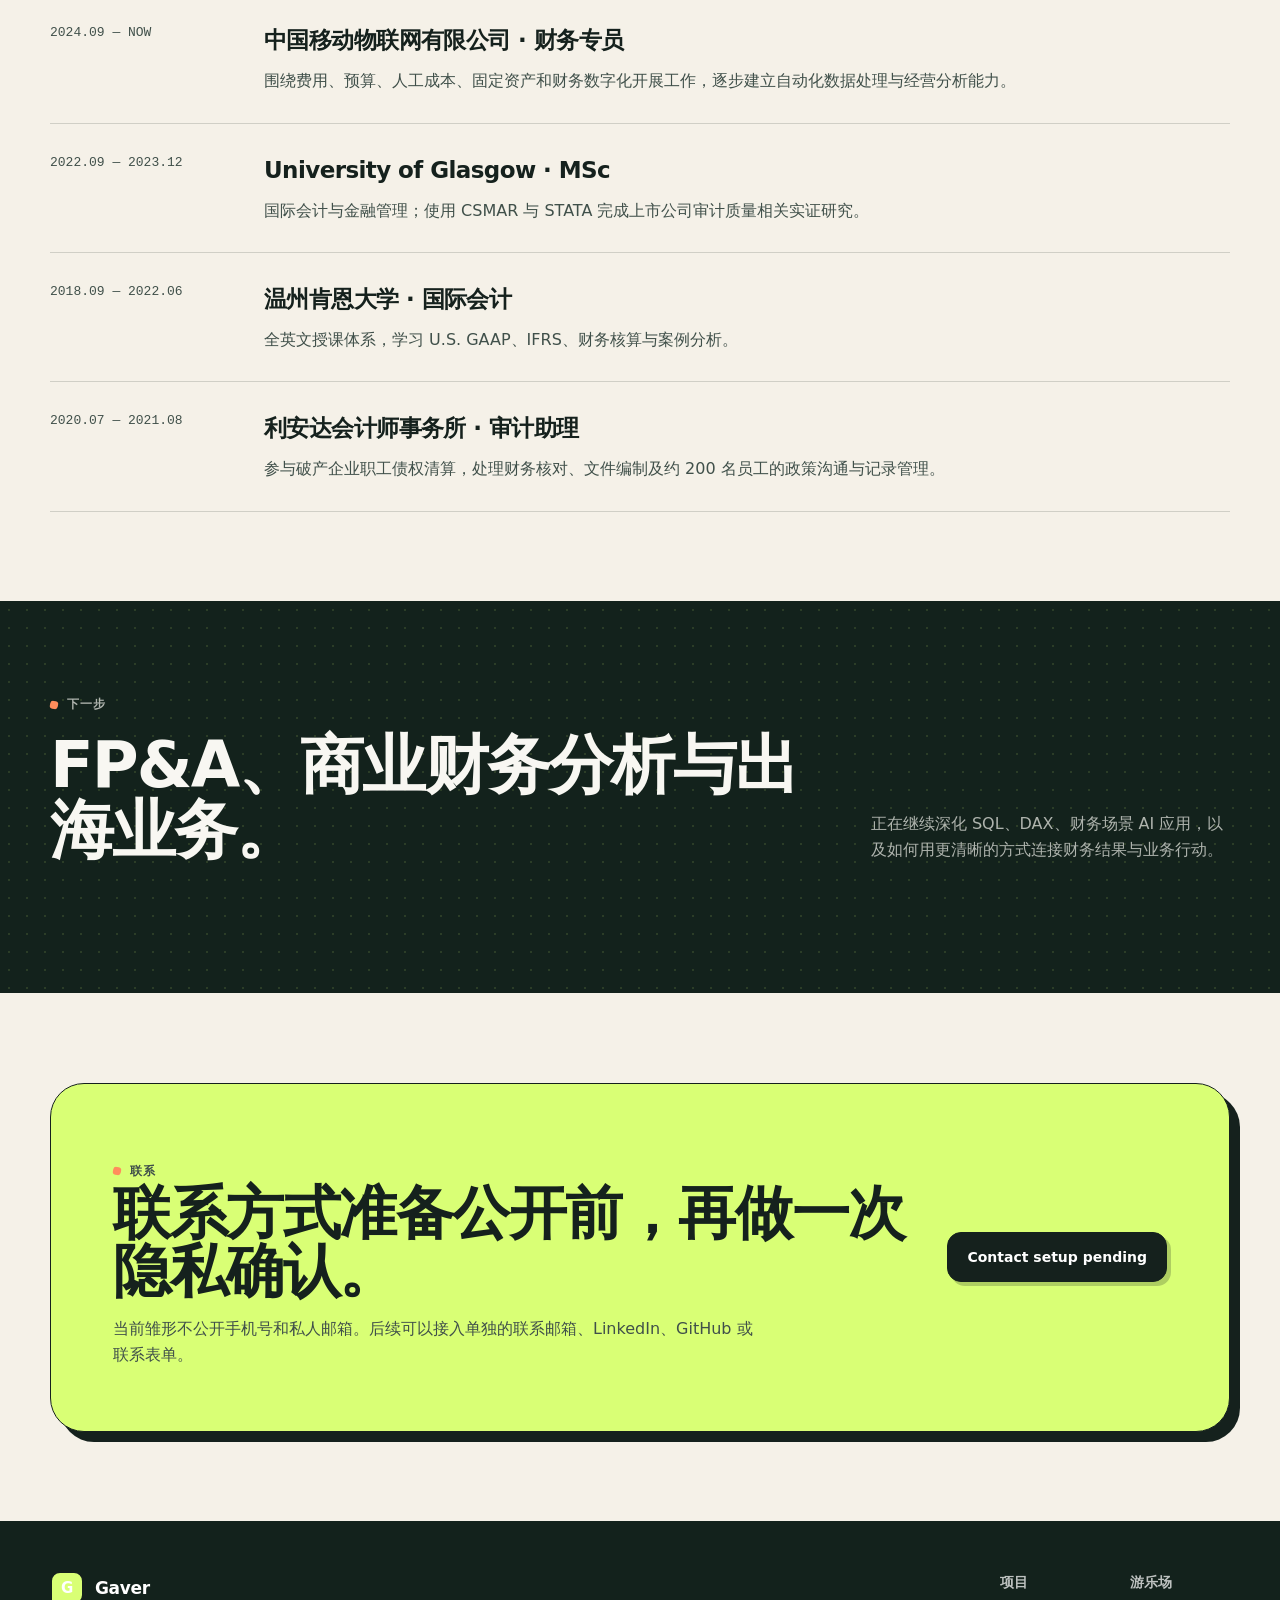
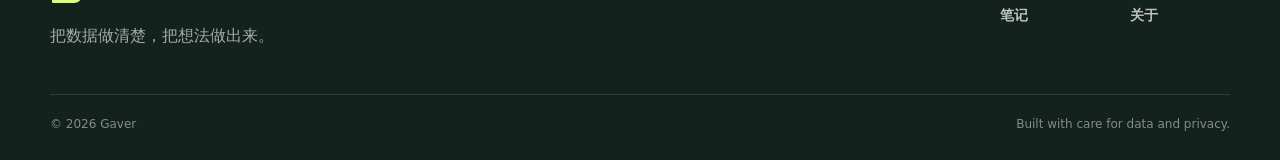
==== commit c1032f64: "Refine Gaver visual identity and navigation" ====
--- a/about/index.html
+++ b/about/index.html
@@ -17,10 +17,10 @@
         <button class="menu-toggle" type="button" aria-label="打开导航" aria-expanded="false"><span></span></button>
         <nav aria-label="主要导航">
           <ul class="nav-links">
-            <li><a class="nav-link" href="../work/">Work</a></li>
-            <li><a class="nav-link" href="../notes/">Notes</a></li>
-            <li><a class="nav-link" href="./" aria-current="page">About</a></li>
-            <li><a class="nav-link arcade-link" href="../arcade/">Enter Arcade ↗</a></li>
+            <li><a class="nav-link" href="../work/">项目</a></li>
+            <li><a class="nav-link" href="../notes/">笔记</a></li>
+            <li><a class="nav-link" href="./" aria-current="page">关于</a></li>
+            <li><a class="nav-link arcade-link" href="../arcade/">进入游乐场 ↗</a></li>
           </ul>
         </nav>
       </div>
@@ -29,8 +29,8 @@
     <main id="main">
       <section class="page-hero">
         <div class="shell">
-          <p class="eyebrow">About / 葛忆文</p>
-          <h1>I make data<br>useful—and ideas real.</h1>
+          <p class="eyebrow">关于 / 葛忆文</p>
+          <h1>I make data<br>useful—and ideas playful.</h1>
           <p class="lead">
             我的背景始于国际会计。在实际财务工作中，我逐渐把注意力延伸到数据流程、自动化和业务决策；工作之外，我也喜欢做游戏和交互实验。
           </p>
@@ -45,7 +45,7 @@
         <div class="shell">
           <div class="section-head">
             <div>
-              <p class="section-kicker">My angle</p>
+              <p class="section-kicker">我的视角</p>
               <h2 id="story-title">技术财务，也保留创造欲。</h2>
             </div>
             <p class="section-copy">
@@ -77,7 +77,7 @@
         <div class="shell">
           <div class="section-head">
             <div>
-              <p class="section-kicker">Experience</p>
+              <p class="section-kicker">经历坐标</p>
               <h2 id="timeline-title">一些重要坐标。</h2>
             </div>
             <p class="section-copy">这里只保留帮助理解我的关键经历；完整职责、数据口径和项目细节会进入简历及案例页面。</p>
@@ -120,7 +120,7 @@
         <div class="shell">
           <div class="section-head">
             <div>
-              <p class="section-kicker">Next direction</p>
+              <p class="section-kicker">下一步</p>
               <h2 id="direction-title">FP&amp;A、商业财务分析与出海业务。</h2>
             </div>
             <p class="section-copy">正在继续深化 SQL、DAX、财务场景 AI 应用，以及如何用更清晰的方式连接财务结果与业务行动。</p>
@@ -132,7 +132,7 @@
         <div class="shell">
           <div class="cta-panel reveal">
             <div>
-              <p class="section-kicker">Contact</p>
+              <p class="section-kicker">联系</p>
               <h2>联系方式准备公开前，再做一次隐私确认。</h2>
               <p>当前雏形不公开手机号和私人邮箱。后续可以接入单独的联系邮箱、LinkedIn、GitHub 或联系表单。</p>
             </div>
@@ -147,10 +147,10 @@
         <div class="footer-grid">
           <div>
             <a class="brand" href="../"><span class="brand-mark" aria-hidden="true">G</span><span>Gaver</span></a>
-            <p class="footer-statement">Finance, data, and things I build.</p>
+            <p class="footer-statement">把数据做清楚，把想法做出来。</p>
           </div>
           <nav class="footer-nav" aria-label="页脚导航">
-            <a href="../work/">Work</a><a href="../arcade/">Arcade</a><a href="../notes/">Notes</a><a href="./">About</a>
+            <a href="../work/">项目</a><a href="../arcade/">游乐场</a><a href="../notes/">笔记</a><a href="./">关于</a>
           </nav>
         </div>
         <div class="footer-bottom"><span>© <span data-current-year></span> Gaver</span><span>Built with care for data and privacy.</span></div>
--- a/assets/css/styles.css
+++ b/assets/css/styles.css
@@ -40,10 +40,9 @@
   position: fixed;
   inset: 0;
   z-index: -2;
-  background-image:
-    linear-gradient(rgba(21, 33, 29, 0.035) 1px, transparent 1px),
-    linear-gradient(90deg, rgba(21, 33, 29, 0.035) 1px, transparent 1px);
-  background-size: 32px 32px;
+  background-image: radial-gradient(rgba(21, 33, 29, 0.11) 1px, transparent 1px);
+  background-size: 24px 24px;
+  opacity: 0.48;
   content: "";
   pointer-events: none;
 }
@@ -210,7 +209,7 @@
 .hero {
   position: relative;
   overflow: hidden;
-  padding: clamp(72px, 10vw, 132px) 0 70px;
+  padding: clamp(64px, 8vw, 108px) 0 54px;
 }
 
 .hero::after {
@@ -244,8 +243,8 @@
   color: var(--ink-soft);
   font-size: 12px;
   font-weight: 800;
-  letter-spacing: 0.16em;
-  text-transform: uppercase;
+  letter-spacing: 0.08em;
+  text-transform: none;
 }
 
 .eyebrow::before,
@@ -264,8 +263,8 @@
   max-width: 890px;
   margin: 0;
   font-size: clamp(48px, 7.6vw, 98px);
-  line-height: 0.94;
-  letter-spacing: -0.065em;
+  line-height: 0.99;
+  letter-spacing: -0.018em;
 }
 
 .hero h1 .highlight {
@@ -425,22 +424,22 @@
 }
 
 .impact-strip {
-  padding: 26px 0 68px;
+  padding: 26px 0 24px;
 }
 
 .metric-grid {
   display: grid;
   grid-template-columns: repeat(3, 1fr);
-  overflow: hidden;
-  border: 1px solid var(--ink);
-  border-radius: var(--radius-md);
-  background: var(--ink);
+  gap: 14px;
 }
 
 .metric {
   min-height: 176px;
   padding: 28px;
+  border: 1px solid var(--ink);
+  border-radius: var(--radius-md);
   background: var(--paper-strong);
+  box-shadow: 5px 5px 0 var(--ink);
 }
 
 .metric + .metric {
@@ -449,10 +448,12 @@
 
 .metric:nth-child(2) {
   background: var(--blue);
+  transform: translateY(10px);
 }
 
 .metric:nth-child(3) {
   background: var(--lime);
+  transform: translateY(-4px);
 }
 
 .metric-value {
@@ -473,7 +474,11 @@
 }
 
 .section {
-  padding: clamp(72px, 9vw, 120px) 0;
+  padding: clamp(58px, 7vw, 92px) 0;
+}
+
+.impact-strip + .section {
+  padding-top: clamp(44px, 5vw, 64px);
 }
 
 .section.dark {
@@ -515,7 +520,7 @@
   margin: 0;
   font-size: clamp(36px, 5vw, 64px);
   line-height: 1.02;
-  letter-spacing: -0.05em;
+  letter-spacing: -0.03em;
 }
 
 .section-copy {
@@ -594,7 +599,7 @@
   margin: 20px 0 12px;
   font-size: clamp(29px, 4vw, 46px);
   line-height: 1.02;
-  letter-spacing: -0.045em;
+  letter-spacing: -0.025em;
 }
 
 .project-card p {
@@ -690,7 +695,7 @@
 }
 
 .page-hero {
-  padding: clamp(76px, 10vw, 126px) 0 64px;
+  padding: clamp(64px, 8vw, 104px) 0 48px;
 }
 
 .page-hero h1 {
@@ -768,7 +773,7 @@
   margin: 24px 0 12px;
   font-size: clamp(27px, 3vw, 38px);
   line-height: 1.08;
-  letter-spacing: -0.04em;
+  letter-spacing: -0.025em;
 }
 
 .work-card p {
@@ -821,7 +826,7 @@
   margin: 24px 0 12px;
   font-size: 25px;
   line-height: 1.15;
-  letter-spacing: -0.03em;
+  letter-spacing: -0.02em;
 }
 
 .note-card p {
@@ -895,8 +900,8 @@
   color: var(--lime);
   font-family: ui-monospace, SFMono-Regular, Menlo, Monaco, Consolas, monospace;
   font-size: clamp(49px, 10vw, 122px);
-  line-height: 0.9;
-  letter-spacing: -0.08em;
+  line-height: 0.96;
+  letter-spacing: -0.03em;
   text-shadow: 7px 7px 0 rgba(255, 141, 92, 0.75);
 }
 
@@ -954,7 +959,7 @@
   margin: 0 0 12px;
   color: var(--lime);
   font-size: clamp(34px, 5vw, 62px);
-  letter-spacing: -0.05em;
+  letter-spacing: -0.025em;
 }
 
 .window-content p {
@@ -964,7 +969,7 @@
 }
 
 .project-hero {
-  padding: clamp(70px, 9vw, 116px) 0 52px;
+  padding: clamp(60px, 8vw, 100px) 0 44px;
 }
 
 .project-hero h1 {
@@ -1055,7 +1060,7 @@
   margin: 0 0 22px;
   font-size: clamp(32px, 4vw, 50px);
   line-height: 1.05;
-  letter-spacing: -0.045em;
+  letter-spacing: -0.025em;
 }
 
 .case-block h3 {
@@ -1142,7 +1147,7 @@
   margin: 0;
   font-size: clamp(34px, 5vw, 58px);
   line-height: 1;
-  letter-spacing: -0.05em;
+  letter-spacing: -0.025em;
 }
 
 .cta-panel p {
@@ -1345,11 +1350,16 @@
 
   .metric + .metric {
     border-top: 1px solid var(--ink);
-    border-left: 0;
+    border-left: 1px solid var(--ink);
   }
 
   .metric {
     min-height: auto;
+  }
+
+  .metric:nth-child(2),
+  .metric:nth-child(3) {
+    transform: none;
   }
 
   .project-card,
